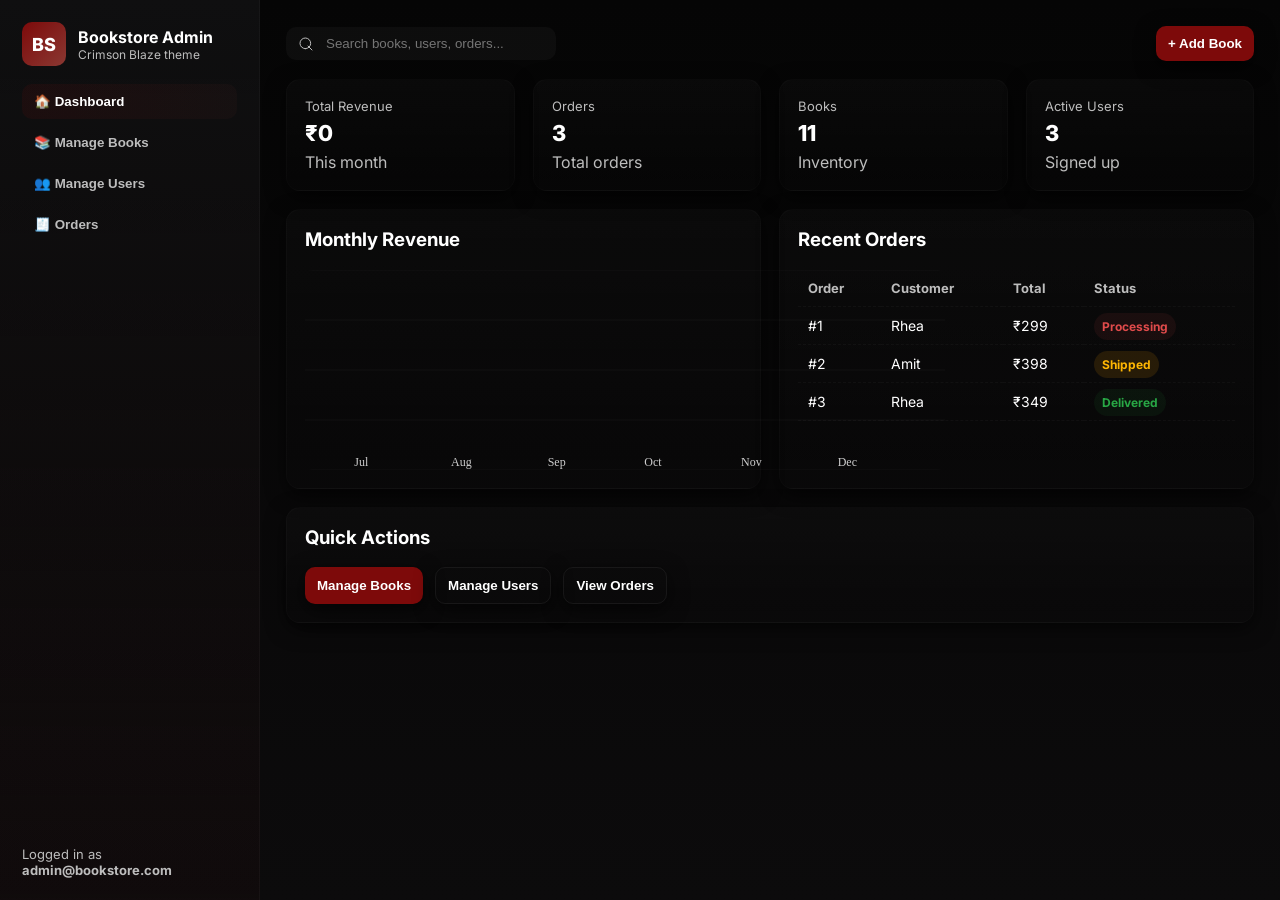
==== Admin-side/Dashboard.html @ 7ab65c86 "admin side" ====
<!doctype html>
<html lang="en">
<head>
  <meta charset="utf-8" />
  <meta name="viewport" content="width=device-width, initial-scale=1" />
  <title>Bookstore Admin Panel</title>
  <link href="https://fonts.googleapis.com/css2?family=Inter:wght@300;400;600;700;800&display=swap" rel="stylesheet">
  <link rel="stylesheet" href="./CSS/style.css">

  <script src="main.js" defer></script>
</head>
<body>
  <div class="app">
    <aside class="sidebar">
      <div class="brand">
        <div class="logo">BS</div>
        <div>
          <h1>Bookstore Admin</h1>
          <p>Crimson Blaze theme</p>
        </div>
      </div>

      <nav class="nav">
        <button class="active" data-page="dashboard">🏠 Dashboard</button>
        <button data-page="books">📚 Manage Books</button>
        <button data-page="users">👥 Manage Users</button>
        <button data-page="orders">🧾 Orders</button>
      </nav>

      <div class="side-footer muted">Logged in as <strong>admin@bookstore.com</strong></div>
    </aside>

    <main class="main">
      <div class="topbar">
        <div class="search">
          <svg width="16" height="16" viewBox="0 0 24 24" fill="none" xmlns="http://www.w3.org/2000/svg"><path d="M21 21L15 15" stroke="currentColor" stroke-width="1.5" stroke-linecap="round" stroke-linejoin="round"/><path d="M11 19C15.4183 19 19 15.4183 19 11C19 6.58172 15.4183 3 11 3C6.58172 3 3 6.58172 3 11C3 15.4183 6.58172 19 11 19Z" stroke="currentColor" stroke-width="1.5" stroke-linecap="round" stroke-linejoin="round"/></svg>
          <input id="globalSearch" placeholder="Search books, users, orders..." />
        </div>
        <div class="actions">
          <button class="btn" id="quickAdd">+ Add Book</button>
          <div style="display:none;flex-direction:column;align-items:flex-end">
            <div class="muted" id="currentDate"></div>
            <div class="muted">Admin panel</div>
          </div>
        </div>
      </div>

      <!-- pages -->
      <section id="dashboard" class="page">
        <div class="grid">
          <div class="card col-3">
            <div class="kpi">
              <div class="label">Total Revenue</div>
              <div class="big" id="kpiRevenue">₹0</div>
              <div class="muted">This month</div>
            </div>
          </div>
          <div class="card col-3">
            <div class="kpi">
              <div class="label">Orders</div>
              <div class="big" id="kpiOrders">0</div>
              <div class="muted">Total orders</div>
            </div>
          </div>
          <div class="card col-3">
            <div class="kpi">
              <div class="label">Books</div>
              <div class="big" id="kpiBooks">0</div>
              <div class="muted">Inventory</div>
            </div>
          </div>
          <div class="card col-3">
            <div class="kpi">
              <div class="label">Active Users</div>
              <div class="big" id="kpiUsers">0</div>
              <div class="muted">Signed up</div>
            </div>
          </div>

          <div class="card col-6">
            <h3 style="margin-top:0">Monthly Revenue</h3>
            <div class="chart-wrap">
              <canvas id="revenueChart" width="640" height="200"></canvas>
            </div>
          </div>

          <div class="card col-6">
            <h3 style="margin-top:0">Recent Orders</h3>
            <table>
              <thead>
                <tr><th>Order</th><th>Customer</th><th>Total</th><th>Status</th></tr>
              </thead>
              <tbody id="recentOrders"></tbody>
            </table>
          </div>

          <div class="card col-12">
            <h3 style="margin-top:0">Quick Actions</h3>
            <div style="display:flex;gap:12px;flex-wrap:wrap">
              <button class="btn" id="goBooks">Manage Books</button>
              <button class="btn ghost" id="goUsers">Manage Users</button>
              <button class="btn ghost" id="goOrders">View Orders</button>
            </div>
          </div>

        </div>
      </section>

      <section id="books" class="page" style="display:none">
        <div class="grid">
          <div class="card col-12" style="display:flex;align-items:center;justify-content:space-between">
            <div>
              <h2 style="margin:0">Books</h2>
              <p class="muted">Add, edit or remove books from inventory</p>
            </div>
            <div style="display:flex;gap:8px;align-items:center">
              <input id="bookSearch" class="input" placeholder="Search title / author" />
              <button class="btn" id="addBookBtn">+ New Book</button>
            </div>
          </div>

          <div class="card col-12">
            <table id="booksTable">
              <thead><tr><th>Title</th><th>Author</th><th>Price</th><th>Stock</th><th>Actions</th></tr></thead>
              <tbody></tbody>
            </table>
          </div>
        </div>
      </section>

      <section id="users" class="page" style="display:none">
        <div class="grid">
          <div class="card col-12" style="display:flex;align-items:center;justify-content:space-between">
            <div>
              <h2 style="margin:0">Users</h2>
              <p class="muted">Manage user accounts</p>
            </div>
            <div>
              <input id="userSearch" class="input" placeholder="Search users" />
            </div>
          </div>

          <div class="card col-12">
            <table id="usersTable">
              <thead><tr><th>Name</th><th>Email</th><th>Role</th><th>Status</th><th>Actions</th></tr></thead>
              <tbody></tbody>
            </table>
          </div>
        </div>
      </section>

      <section id="orders" class="page" style="display:none">
        <div class="grid">
          <div class="card col-12" style="display:flex;align-items:center;justify-content:space-between">
            <div>
              <h2 style="margin:0">Orders</h2>
              <p class="muted">View and update order statuses</p>
            </div>
            <div>
              <input id="orderSearch" class="input" placeholder="Search orders" />
            </div>
          </div>

          <div class="card col-12">
            <table id="ordersTable">
              <thead><tr><th>Order</th><th>Customer</th><th>Items</th><th>Total</th><th>Status</th><th>Actions</th></tr></thead>
              <tbody></tbody>
            </table>
          </div>
        </div>
      </section>

      <section id="settings" class="page" style="display:none">
        <div class="grid">
          <div class="card col-12">
            <h2 style="margin:0">Settings</h2>
            <p class="muted">Theme colors (live preview)</p>
            <div style="display:flex;gap:12px;align-items:center;margin-top:12px">
              <label class="muted">Primary <input id="colorPrimary" type="color" value="#7d0a0a" /></label>
              <label class="muted">Secondary <input id="colorSecondary" type="color" value="#8a3832" /></label>
              <button class="btn" id="resetTheme">Reset</button>
            </div>
          </div>
        </div>
      </section>

    </main>
  </div>

  <!-- Modal: Book Form -->
  <div class="modal" id="bookModal">
    <div class="panel">
      <h3 id="modalTitle">Add Book</h3>
      <div style="height:10px"></div>
      <div class="form-row">
        <div class="col">
          <label class="muted">Title</label>
          <input id="bookTitle" class="input" />
        </div>
        <div class="col">
          <label class="muted">Author</label>
          <input id="bookAuthor" class="input" />
        </div>
      </div>
      <div style="height:10px"></div>
      <div class="form-row">
        <div class="col">
          <label class="muted">Price (₹)</label>
          <input id="bookPrice" class="input" type="number" />
        </div>
        <div class="col">
          <label class="muted">Stock</label>
          <input id="bookStock" class="input" type="number" />
        </div>
      </div>
      <div style="height:14px"></div>
      <div style="display:flex;justify-content:flex-end;gap:8px">
        <button class="btn ghost" id="cancelModal">Cancel</button>
        <button class="btn" id="saveBook">Save</button>
      </div>
    </div>
  </div>

</body>
</html>
---- Admin-side/CSS/style.css ----
:root {
    --primary-color: #7d0a0a;
    /* Crimson Blaze */
    --secondary-color: #8a3832;
    /* Accent */
    --bg: #0b0b0c;
    --card: #0f0f10;
    --muted: #bdbdbd;
    --glass: rgba(255, 255, 255, 0.03);
    --success: #28a745;
    --danger: #e04b4b;
    --radius: 12px;
    --shadow: 0 6px 20px rgba(0, 0, 0, 0.6);
}

* {
    box-sizing: border-box
}

html,
body {
    height: 100%;
    margin: 0;
    font-family: Inter, system-ui, -apple-system, 'Segoe UI', Roboto, 'Helvetica Neue', Arial;
    color: #fff;
    background: linear-gradient(180deg, #050505 0%, #0c0b0c 100%);
}

.app {
    display: flex;
    min-height: 100vh
}

/* Sidebar */
.sidebar {
    width: 260px;
    background: linear-gradient(180deg, var(--card), rgba(125, 10, 10, 0.04));
    padding: 22px;
    border-right: 1px solid rgba(255, 255, 255, 0.03);
    display: flex;
    flex-direction: column;
    gap: 18px
}

.brand {
    display: flex;
    align-items: center;
    gap: 12px
}

.logo {
    width: 44px;
    height: 44px;
    border-radius: 10px;
    background: linear-gradient(135deg, var(--primary-color), var(--secondary-color));
    display: flex;
    align-items: center;
    justify-content: center;
    font-weight: 800;
    color: #fff;
    font-size: 18px
}

.brand h1 {
    font-size: 16px;
    margin: 0
}

.brand p {
    margin: 0;
    font-size: 12px;
    color: var(--muted)
}

.nav {
    display: flex;
    flex-direction: column;
    gap: 6px
}

.nav button {
    background: transparent;
    border: 0;
    color: var(--muted);
    padding: 10px 12px;
    border-radius: 10px;
    display: flex;
    align-items: center;
    gap: 12px;
    cursor: pointer;
    font-weight: 600
}

.nav button svg {
    opacity: 0.9
}

.nav button.active,
.nav button:hover {
    background: linear-gradient(90deg, rgba(125, 10, 10, 0.12), rgba(138, 56, 50, 0.06));
    color: #fff
}

.sidebar .side-footer {
    margin-top: auto;
    font-size: 13px;
    color: var(--muted)
}

/* Main area */
.main {
    flex: 1;
    padding: 26px
}

.topbar {
    display: flex;
    align-items: center;
    justify-content: space-between;
    gap: 12px
}

.search {
    display: flex;
    align-items: center;
    gap: 10px;
    background: var(--glass);
    padding: 8px 12px;
    border-radius: 10px;
    color: var(--muted)
}

.search input {
    background: transparent;
    border: 0;
    color: #fff;
    outline: none;
    width: 220px
}

.actions {
    display: flex;
    align-items: center;
    gap: 10px
}

.btn {
    background: var(--primary-color);
    border: 0;
    padding: 10px 12px;
    border-radius: 10px;
    color: #fff;
    cursor: pointer;
    font-weight: 700;
    box-shadow: var(--shadow)
}

.btn.ghost {
    background: transparent;
    border: 1px solid rgba(255, 255, 255, 0.06)
}

/* Dashboard */
.grid {
    display: grid;
    grid-template-columns: repeat(12, 1fr);
    gap: 18px;
    margin-top: 18px
}

.card {
    background: linear-gradient(180deg, rgba(255, 255, 255, 0.02), transparent);
    padding: 18px;
    border-radius: 14px;
    box-shadow: var(--shadow);
    border: 1px solid rgba(255, 255, 255, 0.02)
}

.card.col-3 {
    grid-column: span 3
}

.card.col-6 {
    grid-column: span 6
}

.card.col-12 {
    grid-column: span 12
}

.kpi {
    display: flex;
    flex-direction: column;
    gap: 6px
}

.kpi .big {
    font-size: 22px;
    font-weight: 800
}

.kpi .label {
    color: var(--muted);
    font-size: 13px
}

.chart-wrap {
    display: flex;
    gap: 18px;
    align-items: center
}

canvas {
    background: transparent;
    border-radius: 8px
}

table {
    width: 100%;
    border-collapse: collapse;
    margin-top: 10px
}

th,
td {
    padding: 10px;
    text-align: left;
    border-bottom: 1px dashed rgba(255, 255, 255, 0.03);
    font-size: 14px
}

th {
    color: var(--muted);
    font-size: 13px
}

.badge {
    padding: 6px 8px;
    border-radius: 999px;
    font-weight: 700;
    font-size: 12px
}

.badge.warn {
    background: rgba(255, 165, 0, 0.12);
    color: #ffb703
}

.badge.success {
    background: rgba(40, 167, 69, 0.08);
    color: var(--success)
}

.badge.danger {
    background: rgba(224, 75, 75, 0.08);
    color: var(--danger)
}

/* Forms & table controls */
.controls {
    display: flex;
    gap: 8px;
    align-items: center
}

.input,
textarea,
select {
    background: transparent;
    border: 1px solid rgba(255, 255, 255, 0.04);
    padding: 10px;
    border-radius: 8px;
    color: #fff;
    min-width: 0
}

/* Modal */
.modal {
    position: fixed;
    inset: 0;
    background: rgba(0, 0, 0, 0.6);
    display: flex;
    align-items: center;
    justify-content: center;
    z-index: 60;
    opacity: 0;
    pointer-events: none;
    transition: all .18s ease
}

.modal.show {
    opacity: 1;
    pointer-events: auto
}

.modal .panel {
    width: 720px;
    max-width: 95%;
    background: linear-gradient(180deg, #0b0b0c, #111);
    padding: 18px;
    border-radius: 12px
}

.form-row {
    display: flex;
    gap: 10px
}

.form-row .col {
    flex: 1
}

/* Responsive */
@media (max-width:900px) {
    .sidebar {
        display: none
    }

    .grid {
        grid-template-columns: repeat(6, 1fr)
    }

    .card.col-3 {
        grid-column: span 6
    }
}

/* small ui niceties */
.muted {
    color: var(--muted)
}

.clicky {
    cursor: pointer
}

.table-actions button {
    margin-right: 6px
}
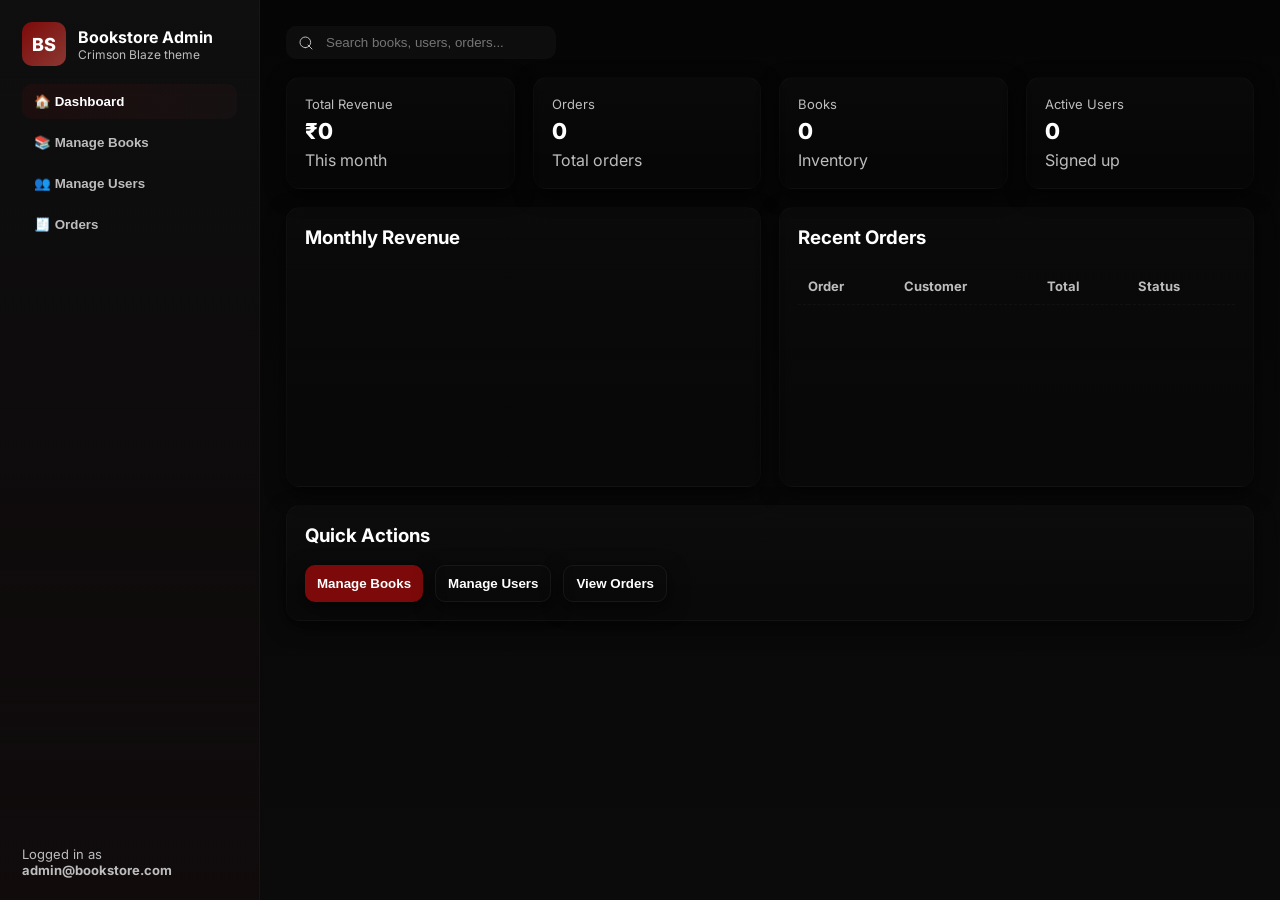
==== commit e5a74241: "Update Dashboard.html" ====
--- a/Admin-side/Dashboard.html
+++ b/Admin-side/Dashboard.html
@@ -37,7 +37,6 @@
           <input id="globalSearch" placeholder="Search books, users, orders..." />
         </div>
         <div class="actions">
-          <button class="btn" id="quickAdd">+ Add Book</button>
           <div style="display:none;flex-direction:column;align-items:flex-end">
             <div class="muted" id="currentDate"></div>
             <div class="muted">Admin panel</div>
@@ -222,4 +221,4 @@
   </div>
 
 </body>
-</html>+</html>
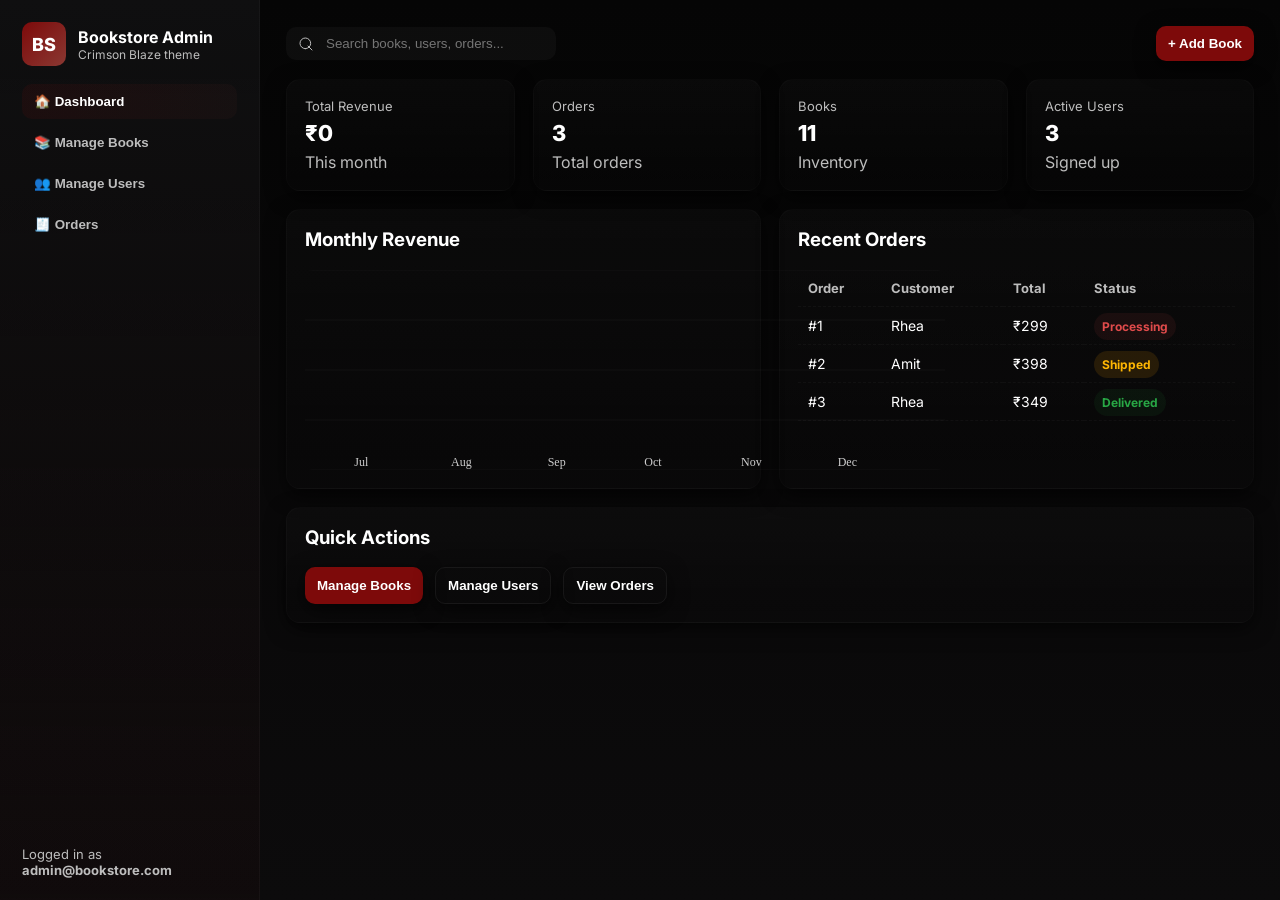
==== commit 88aa8524: "Add 'Add Book' button to dashboard" ====
--- a/Admin-side/Dashboard.html
+++ b/Admin-side/Dashboard.html
@@ -37,6 +37,7 @@
           <input id="globalSearch" placeholder="Search books, users, orders..." />
         </div>
         <div class="actions">
+          <button class="btn" id="quickAdd">+ Add Book</button>
           <div style="display:none;flex-direction:column;align-items:flex-end">
             <div class="muted" id="currentDate"></div>
             <div class="muted">Admin panel</div>
